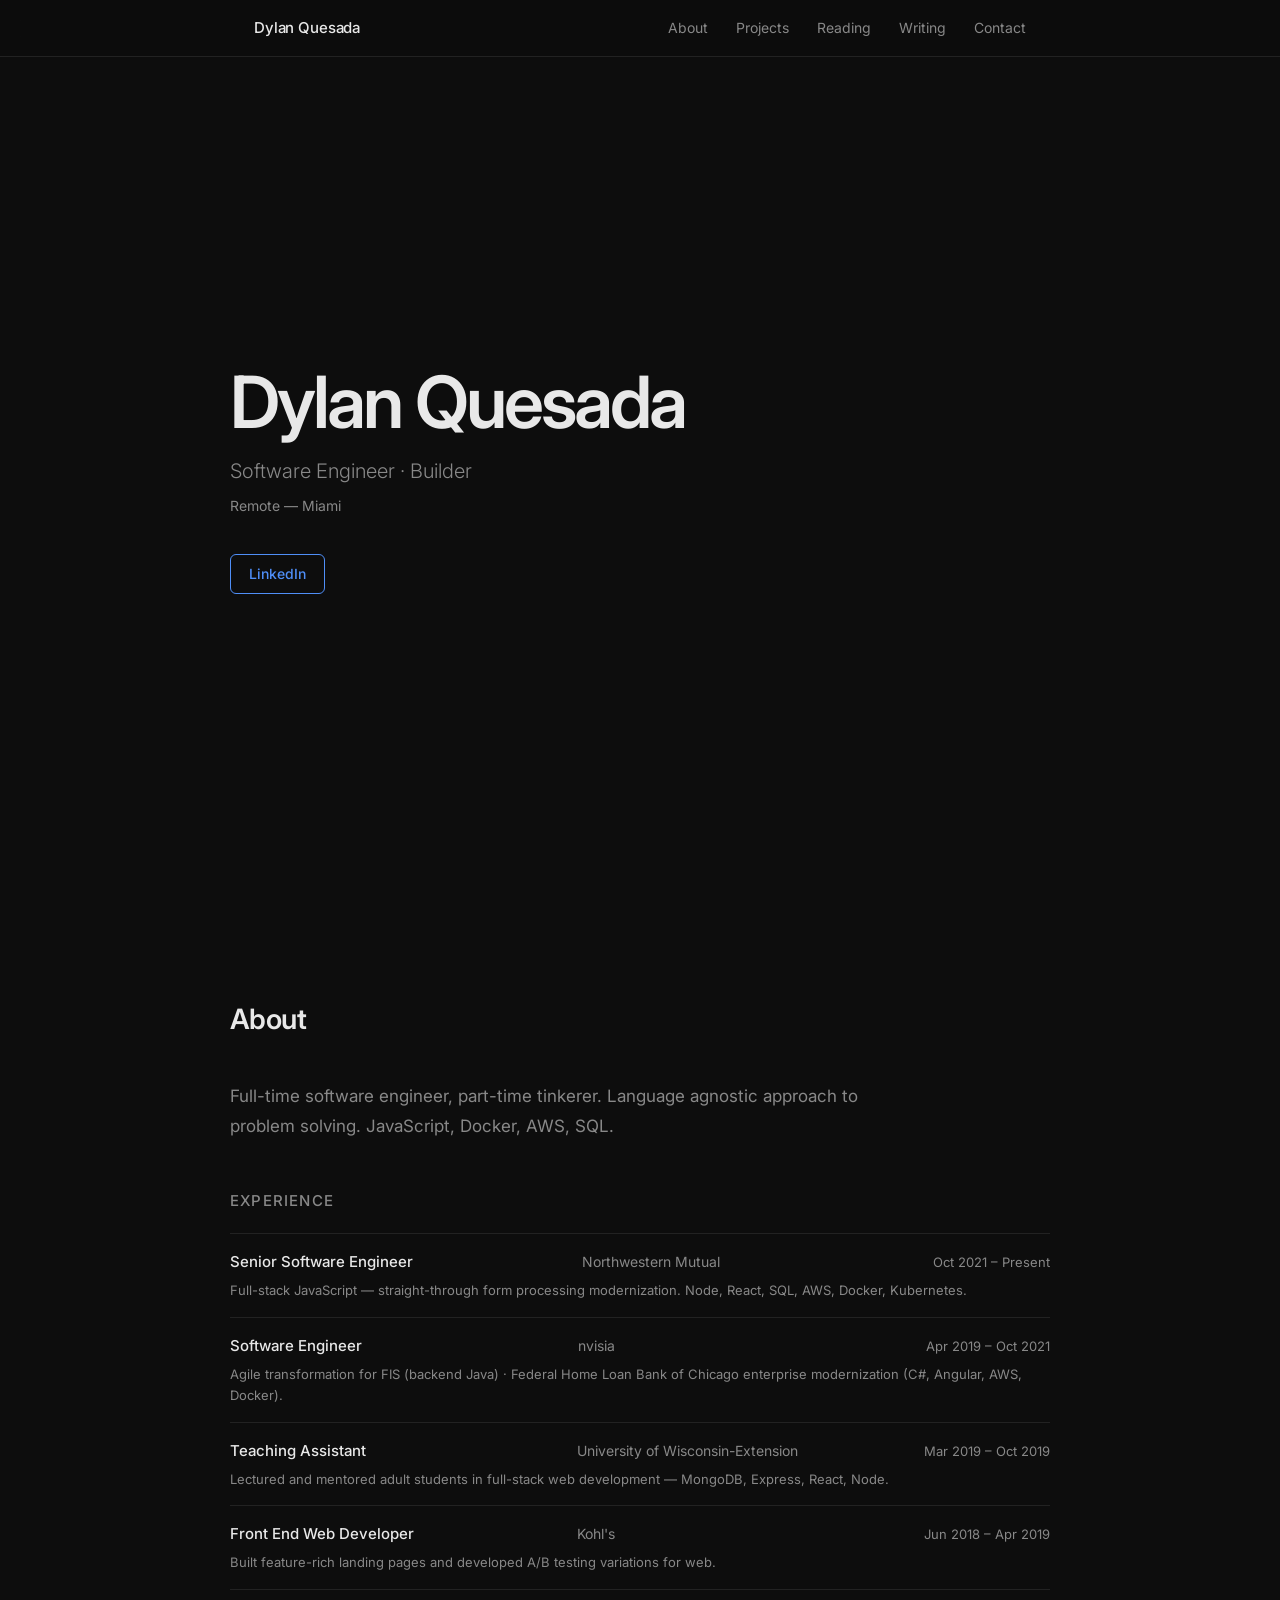
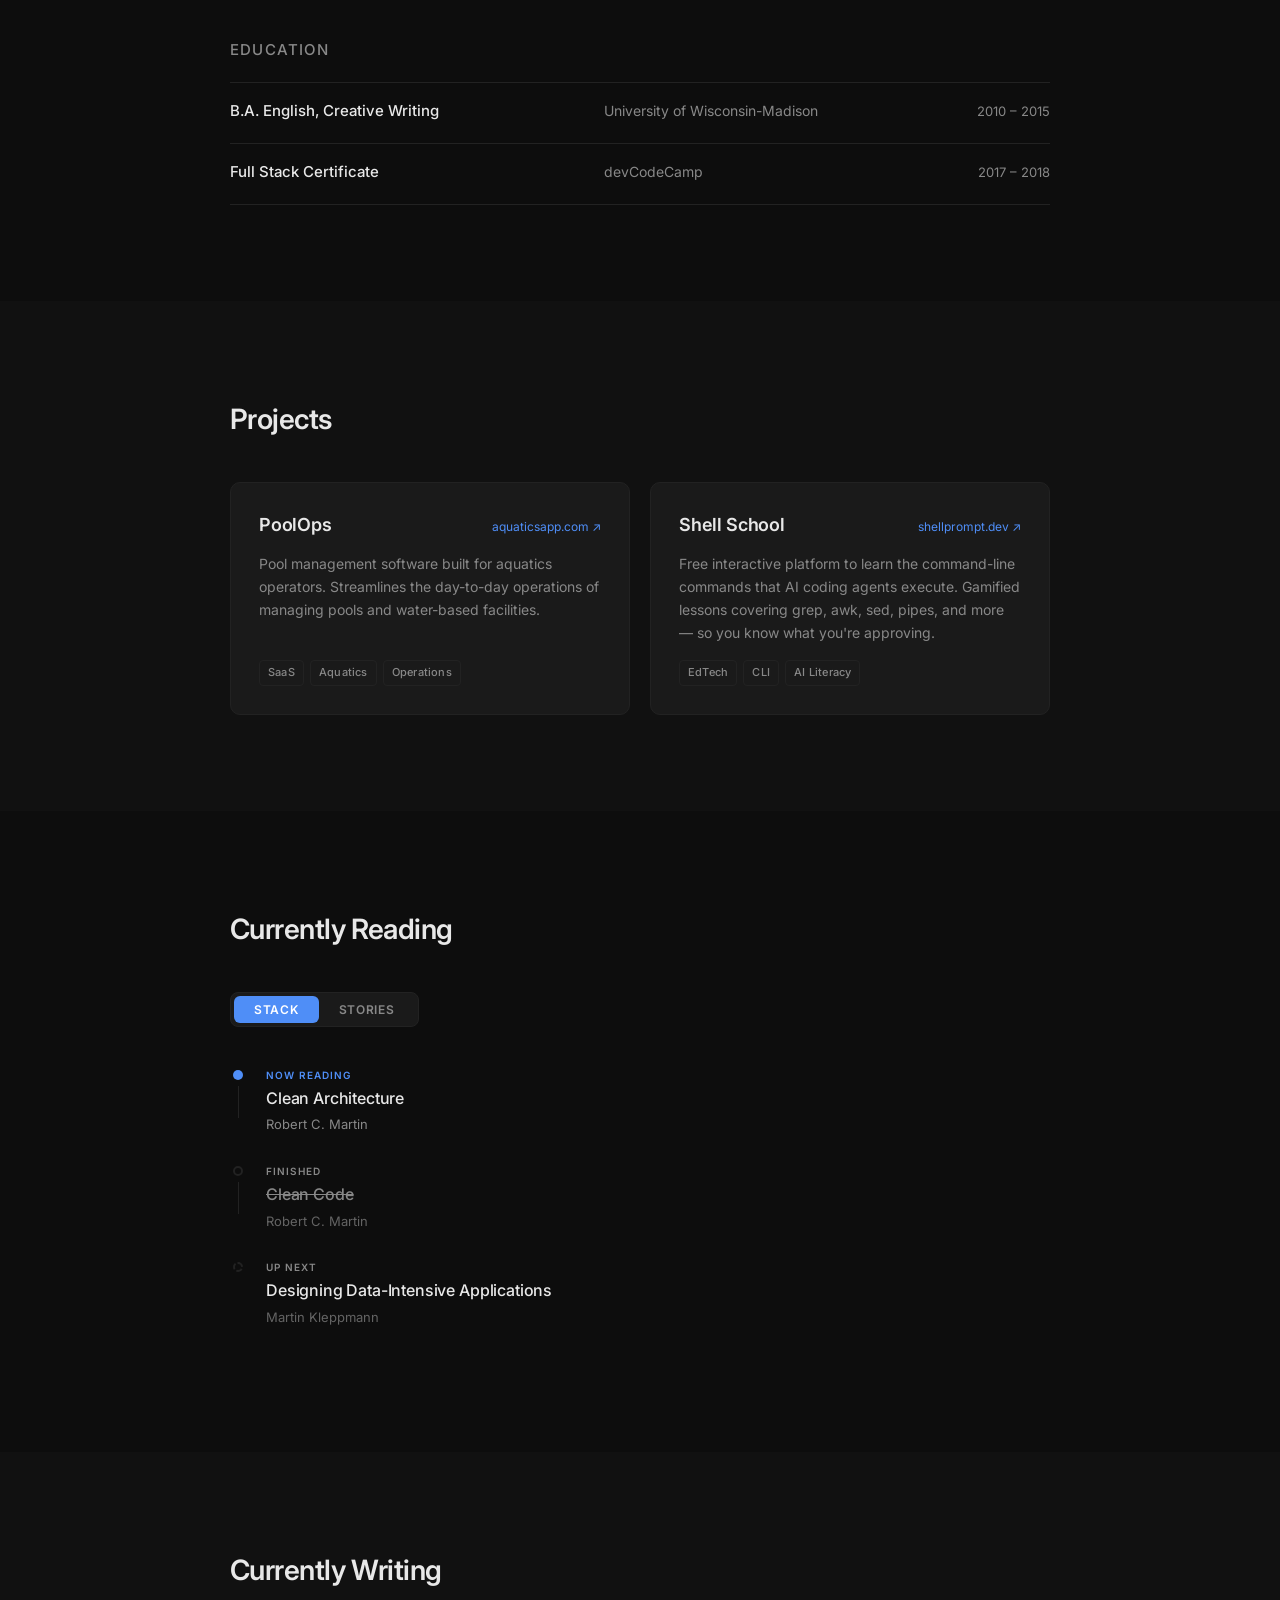
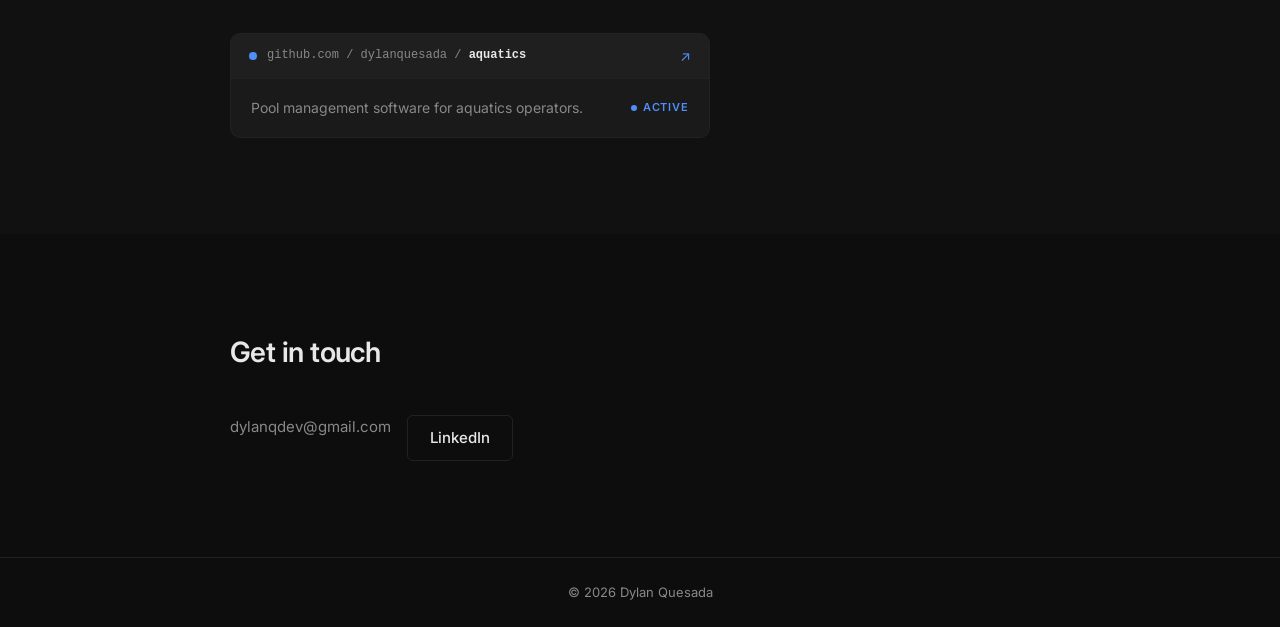
==== index.html @ 4c26e3b3 "feat: initial portfolio site commit" ====
<!DOCTYPE html>
<html lang="en">
<head>
  <meta charset="UTF-8" />
  <meta name="viewport" content="width=device-width, initial-scale=1.0" />
  <title>Dylan Quesada</title>
  <link rel="stylesheet" href="style.css" />
  <link rel="preconnect" href="https://fonts.googleapis.com" />
  <link rel="preconnect" href="https://fonts.gstatic.com" crossorigin />
  <link href="https://fonts.googleapis.com/css2?family=Inter:wght@300;400;500;600&display=swap" rel="stylesheet" />
</head>
<body>

  <header>
    <nav>
      <span class="nav-name">Dylan Quesada</span>
      <ul>
        <li><a href="#about">About</a></li>
        <li><a href="#projects">Projects</a></li>
        <li><a href="#reading">Reading</a></li>
        <li><a href="#writing">Writing</a></li>
        <li><a href="#contact">Contact</a></li>
      </ul>
    </nav>
  </header>

  <main>

    <!-- Hero -->
    <section class="hero">
      <div class="hero-content">
        <h1>Dylan Quesada</h1>
        <p class="hero-tagline">Software Engineer · Builder</p>
        <p class="hero-location">Remote — Miami</p>
        <div class="hero-links">
          <a href="https://linkedin.com/in/dylan-quesada" target="_blank" rel="noopener">LinkedIn</a>
        </div>
      </div>
    </section>

    <!-- About -->
    <section id="about" class="section">
      <div class="container">
        <h2>About</h2>
        <div class="about-body">
          <p>
            Full-time software engineer, part-time tinkerer. Language agnostic approach to problem solving. JavaScript, Docker, AWS, SQL.
          </p>

          <div class="experience">
            <h3>Experience</h3>

            <div class="exp-item">
              <span class="exp-role">Senior Software Engineer</span>
              <span class="exp-company">Northwestern Mutual</span>
              <span class="exp-date">Oct 2021 – Present</span>
              <span class="exp-detail">Full-stack JavaScript — straight-through form processing modernization. Node, React, SQL, AWS, Docker, Kubernetes.</span>
            </div>

            <div class="exp-item">
              <span class="exp-role">Software Engineer</span>
              <span class="exp-company">nvisia</span>
              <span class="exp-date">Apr 2019 – Oct 2021</span>
              <span class="exp-detail">Agile transformation for FIS (backend Java) · Federal Home Loan Bank of Chicago enterprise modernization (C#, Angular, AWS, Docker).</span>
            </div>

            <div class="exp-item">
              <span class="exp-role">Teaching Assistant</span>
              <span class="exp-company">University of Wisconsin-Extension</span>
              <span class="exp-date">Mar 2019 – Oct 2019</span>
              <span class="exp-detail">Lectured and mentored adult students in full-stack web development — MongoDB, Express, React, Node.</span>
            </div>

            <div class="exp-item">
              <span class="exp-role">Front End Web Developer</span>
              <span class="exp-company">Kohl's</span>
              <span class="exp-date">Jun 2018 – Apr 2019</span>
              <span class="exp-detail">Built feature-rich landing pages and developed A/B testing variations for web.</span>
            </div>

          </div>

          <div class="education">
            <h3>Education</h3>
            <div class="exp-item">
              <span class="exp-role">B.A. English, Creative Writing</span>
              <span class="exp-company">University of Wisconsin-Madison</span>
              <span class="exp-date">2010 – 2015</span>
            </div>
            <div class="exp-item">
              <span class="exp-role">Full Stack Certificate</span>
              <span class="exp-company">devCodeCamp</span>
              <span class="exp-date">2017 – 2018</span>
            </div>
          </div>

        </div>
      </div>
    </section>

    <!-- Projects -->
    <section id="projects" class="section section-alt">
      <div class="container">
        <h2>Projects</h2>
        <div class="projects-grid">

          <a class="project-card" href="https://aquaticsapp.com" target="_blank" rel="noopener">
            <div class="project-header">
              <h3>PoolOps</h3>
              <span class="project-url">aquaticsapp.com ↗</span>
            </div>
            <p>Pool management software built for aquatics operators. Streamlines the day-to-day operations of managing pools and water-based facilities.</p>
            <div class="project-tags">
              <span>SaaS</span>
              <span>Aquatics</span>
              <span>Operations</span>
            </div>
          </a>

          <a class="project-card" href="https://shellprompt.dev" target="_blank" rel="noopener">
            <div class="project-header">
              <h3>Shell School</h3>
              <span class="project-url">shellprompt.dev ↗</span>
            </div>
            <p>Free interactive platform to learn the command-line commands that AI coding agents execute. Gamified lessons covering grep, awk, sed, pipes, and more — so you know what you're approving.</p>
            <div class="project-tags">
              <span>EdTech</span>
              <span>CLI</span>
              <span>AI Literacy</span>
            </div>
          </a>

        </div>
      </div>
    </section>

    <!-- Reading -->
    <section id="reading" class="section">
      <div class="container">
        <h2>Currently Reading</h2>

        <div class="reading-toggle">
          <button class="toggle-btn active" data-shelf="tech">Stack</button>
          <button class="toggle-btn" data-shelf="leisure">Stories</button>
        </div>

        <div class="reading-shelf" id="shelf-tech">
          <div class="book-queue">
            <div class="book-row book-active">
              <div class="book-node">
                <span class="node-dot pulse"></span>
                <span class="node-line"></span>
              </div>
              <div class="book-info">
                <span class="book-label">now reading</span>
                <a href="http://cleancoder.com/products" target="_blank" rel="noopener" class="book-title">Clean Architecture</a>
                <span class="book-author">Robert C. Martin</span>
              </div>
            </div>
            <div class="book-row book-done">
              <div class="book-node">
                <span class="node-dot done"></span>
                <span class="node-line"></span>
              </div>
              <div class="book-info">
                <span class="book-label">finished</span>
                <a href="http://cleancoder.com/products" target="_blank" rel="noopener" class="book-title strikethrough">Clean Code</a>
                <span class="book-author">Robert C. Martin</span>
              </div>
            </div>
            <div class="book-row book-queued">
              <div class="book-node">
                <span class="node-dot queued"></span>
              </div>
              <div class="book-info">
                <span class="book-label">up next</span>
                <a href="https://dataintensive.net" target="_blank" rel="noopener" class="book-title">Designing Data-Intensive Applications</a>
                <span class="book-author">Martin Kleppmann</span>
              </div>
            </div>
          </div>
        </div>

        <div class="reading-shelf hidden" id="shelf-leisure">
          <div class="book-queue">
            <div class="book-row book-active">
              <div class="book-node">
                <span class="node-dot pulse"></span>
                <span class="node-line"></span>
              </div>
              <div class="book-info">
                <span class="book-label">now reading</span>
                <a href="https://www.ynharari.com/book/nexus/" target="_blank" rel="noopener" class="book-title">Nexus</a>
                <span class="book-author">Yuval Noah Harari</span>
              </div>
            </div>
            <div class="book-row book-queued">
              <div class="book-node">
                <span class="node-dot queued"></span>
              </div>
              <div class="book-info">
                <span class="book-label">up next</span>
                <a href="https://www.davidgrann.com/book/killers-of-the-flower-moon/" target="_blank" rel="noopener" class="book-title">Killers of the Flower Moon</a>
                <span class="book-author">David Grann</span>
              </div>
            </div>
          </div>
        </div>

      </div>
    </section>

    <!-- Writing -->
    <section id="writing" class="section section-alt">
      <div class="container">
        <h2>Currently Writing</h2>
        <a class="writing-card" href="https://github.com/dylanquesada/aquatics" target="_blank" rel="noopener">
          <div class="writing-card-header">
            <span class="writing-dot"></span>
            <span class="writing-path">github.com / dylanquesada / <strong>aquatics</strong></span>
            <span class="writing-arrow">↗</span>
          </div>
          <div class="writing-card-body">
            <p>Pool management software for aquatics operators.</p>
            <div class="writing-status">
              <span class="status-dot"></span>
              <span>active</span>
            </div>
          </div>
        </a>
      </div>
    </section>

    <!-- Contact -->
    <section id="contact" class="section">
      <div class="container">
        <h2>Get in touch</h2>
        <div class="contact-links">
          <span class="contact-email">dylanqdev@gmail.com</span>
          <a href="https://linkedin.com/in/dylan-quesada" target="_blank" rel="noopener">LinkedIn</a>
        </div>
      </div>
    </section>

  </main>

  <footer>
    <p>© 2026 Dylan Quesada</p>
  </footer>

  <script src="main.js"></script>
</body>
</html>
---- style.css ----
*, *::before, *::after {
  box-sizing: border-box;
  margin: 0;
  padding: 0;
}

:root {
  --bg: #0d0d0d;
  --bg-alt: #111111;
  --surface: #1a1a1a;
  --border: #222222;
  --text: #e8e8e8;
  --text-muted: #888888;
  --accent: #4f8ef7;
  --accent-hover: #6fa3ff;
  --font: 'Inter', -apple-system, BlinkMacSystemFont, sans-serif;
  --max-w: 820px;
}

html {
  scroll-behavior: smooth;
}

body {
  background: var(--bg);
  color: var(--text);
  font-family: var(--font);
  font-size: 16px;
  line-height: 1.6;
  -webkit-font-smoothing: antialiased;
}

/* Nav */
header {
  position: sticky;
  top: 0;
  z-index: 100;
  background: rgba(13, 13, 13, 0.85);
  backdrop-filter: blur(12px);
  border-bottom: 1px solid var(--border);
}

nav {
  max-width: var(--max-w);
  margin: 0 auto;
  padding: 0 24px;
  height: 56px;
  display: flex;
  align-items: center;
  justify-content: space-between;
}

.nav-name {
  font-weight: 500;
  font-size: 15px;
  color: var(--text);
  letter-spacing: -0.01em;
}

nav ul {
  list-style: none;
  display: flex;
  gap: 28px;
}

nav a {
  color: var(--text-muted);
  text-decoration: none;
  font-size: 14px;
  transition: color 0.15s;
}

nav a:hover {
  color: var(--text);
}

/* Hero */
.hero {
  min-height: calc(100vh - 56px);
  display: flex;
  align-items: center;
  padding: 80px 24px;
}

.hero-content {
  max-width: var(--max-w);
  margin: 0 auto;
  width: 100%;
}

.hero h1 {
  font-size: clamp(42px, 8vw, 72px);
  font-weight: 600;
  letter-spacing: -0.04em;
  line-height: 1.05;
  color: var(--text);
  margin-bottom: 16px;
}

.hero-tagline {
  font-size: 20px;
  color: var(--text-muted);
  font-weight: 300;
  margin-bottom: 8px;
  min-height: 1.6em;
}

.hero-location {
  font-size: 14px;
  color: var(--text-muted);
  margin-bottom: 36px;
  min-height: 1.6em;
}

.hero-links {
  display: flex;
  gap: 16px;
}

.hero-links a {
  color: var(--accent);
  text-decoration: none;
  font-size: 14px;
  font-weight: 500;
  border: 1px solid var(--accent);
  padding: 8px 18px;
  border-radius: 6px;
  transition: background 0.15s, color 0.15s;
}

.hero-links a:hover {
  background: var(--accent);
  color: #fff;
}

/* Sections */
.section {
  padding: 96px 24px;
}

.section-alt {
  background: var(--bg-alt);
}

.container {
  max-width: var(--max-w);
  margin: 0 auto;
}

h2 {
  font-size: 28px;
  font-weight: 600;
  letter-spacing: -0.02em;
  margin-bottom: 40px;
  color: var(--text);
}

/* About */
.about-body p {
  color: var(--text-muted);
  font-size: 17px;
  line-height: 1.75;
  max-width: 640px;
  margin-bottom: 48px;
}

.experience h3 {
  font-size: 15px;
  font-weight: 500;
  color: var(--text-muted);
  text-transform: uppercase;
  letter-spacing: 0.08em;
  margin-bottom: 20px;
}

.exp-item {
  display: grid;
  grid-template-columns: 1fr 1fr auto;
  grid-template-areas:
    "role company date"
    "detail detail detail";
  gap: 4px 16px;
  padding: 16px 0;
  border-top: 1px solid var(--border);
  align-items: baseline;
}

.exp-item:last-child {
  border-bottom: 1px solid var(--border);
}

.exp-role {
  grid-area: role;
  font-weight: 500;
  font-size: 15px;
  color: var(--text);
}

.exp-company {
  grid-area: company;
  font-size: 14px;
  color: var(--text-muted);
}

.exp-date {
  grid-area: date;
  font-size: 13px;
  color: var(--text-muted);
  text-align: right;
  white-space: nowrap;
}

.exp-detail {
  grid-area: detail;
  font-size: 13px;
  color: var(--text-muted);
  line-height: 1.6;
  margin-top: 2px;
}

.education {
  margin-top: 48px;
}

.education h3 {
  font-size: 15px;
  font-weight: 500;
  color: var(--text-muted);
  text-transform: uppercase;
  letter-spacing: 0.08em;
  margin-bottom: 20px;
}

/* Projects */
.projects-grid {
  display: grid;
  grid-template-columns: repeat(auto-fit, minmax(320px, 1fr));
  gap: 20px;
}

.project-card {
  background: var(--surface);
  border: 1px solid var(--border);
  border-radius: 10px;
  padding: 28px;
  text-decoration: none;
  color: var(--text);
  display: flex;
  flex-direction: column;
  gap: 12px;
  transition: border-color 0.15s, transform 0.15s;
}

.project-card:hover {
  border-color: var(--accent);
  transform: translateY(-2px);
}

.project-header {
  display: flex;
  align-items: baseline;
  justify-content: space-between;
  gap: 12px;
}

.project-header h3 {
  font-size: 18px;
  font-weight: 600;
  letter-spacing: -0.01em;
}

.project-url {
  font-size: 12px;
  color: var(--accent);
  white-space: nowrap;
}

.project-card p {
  font-size: 14px;
  color: var(--text-muted);
  line-height: 1.65;
  flex: 1;
}

.project-tags {
  display: flex;
  flex-wrap: wrap;
  gap: 6px;
  margin-top: 4px;
}

.project-tags span {
  font-size: 11px;
  font-weight: 500;
  color: var(--text-muted);
  border: 1px solid var(--border);
  border-radius: 4px;
  padding: 3px 8px;
  letter-spacing: 0.02em;
}

/* Reading */
.reading-toggle {
  display: flex;
  background: var(--surface);
  border: 1px solid var(--border);
  border-radius: 8px;
  padding: 3px;
  width: fit-content;
  margin-bottom: 40px;
}

.toggle-btn {
  background: none;
  border: none;
  color: var(--text-muted);
  font-family: var(--font);
  font-size: 12px;
  font-weight: 600;
  padding: 6px 20px;
  border-radius: 6px;
  cursor: pointer;
  transition: background 0.2s, color 0.2s;
  letter-spacing: 0.06em;
  text-transform: uppercase;
}

.toggle-btn.active {
  background: var(--accent);
  color: #fff;
}

.reading-shelf.hidden {
  display: none;
}

.book-queue {
  display: flex;
  flex-direction: column;
}

.book-row {
  display: flex;
  gap: 20px;
  align-items: flex-start;
}

.book-node {
  display: flex;
  flex-direction: column;
  align-items: center;
  padding-top: 3px;
  width: 16px;
  flex-shrink: 0;
}

.node-dot {
  width: 10px;
  height: 10px;
  border-radius: 50%;
  flex-shrink: 0;
}

.node-dot.pulse {
  background: var(--accent);
  animation: pulse-ring 2s ease-out infinite;
}

.node-dot.done {
  background: transparent;
  border: 2px solid var(--border);
}

.node-dot.queued {
  background: transparent;
  border: 2px dashed var(--border);
}

.node-line {
  width: 1px;
  flex: 1;
  min-height: 32px;
  background: var(--border);
  margin-top: 6px;
}

.book-info {
  display: flex;
  flex-direction: column;
  gap: 3px;
  padding-bottom: 28px;
}

.book-label {
  font-size: 10px;
  font-weight: 600;
  text-transform: uppercase;
  letter-spacing: 0.1em;
  color: var(--text-muted);
}

.book-row.book-active .book-label {
  color: var(--accent);
}

.book-title {
  font-size: 16px;
  font-weight: 500;
  color: var(--text);
  text-decoration: none;
  letter-spacing: -0.01em;
  transition: color 0.15s;
}

.book-title:hover {
  color: var(--accent);
}

.book-title.strikethrough {
  text-decoration: line-through;
  color: var(--text-muted);
}

.book-title.strikethrough:hover {
  color: var(--text-muted);
}

.book-author {
  font-size: 13px;
  color: var(--text-muted);
  opacity: 0.7;
}

.book-row.book-active .book-author {
  opacity: 1;
}

@keyframes pulse-ring {
  0%   { box-shadow: 0 0 0 0 rgba(79, 142, 247, 0.5); }
  70%  { box-shadow: 0 0 0 8px rgba(79, 142, 247, 0); }
  100% { box-shadow: 0 0 0 0 rgba(79, 142, 247, 0); }
}

/* Writing Card */
.writing-card {
  display: block;
  text-decoration: none;
  background: var(--surface);
  border: 1px solid var(--border);
  border-radius: 10px;
  overflow: hidden;
  max-width: 480px;
  transition: border-color 0.2s, transform 0.2s;
}

.writing-card:hover {
  border-color: var(--accent);
  transform: translateY(-2px);
}

.writing-card-header {
  display: flex;
  align-items: center;
  gap: 10px;
  padding: 11px 18px;
  background: rgba(255, 255, 255, 0.025);
  border-bottom: 1px solid var(--border);
  font-family: 'SF Mono', 'Fira Code', 'Cascadia Code', monospace;
  font-size: 12px;
  color: var(--text-muted);
}

.writing-dot {
  width: 8px;
  height: 8px;
  border-radius: 50%;
  background: var(--accent);
  flex-shrink: 0;
  animation: pulse-ring 2s ease-out infinite;
}

.writing-path {
  flex: 1;
  overflow: hidden;
  text-overflow: ellipsis;
  white-space: nowrap;
}

.writing-path strong {
  color: var(--text);
  font-weight: 600;
}

.writing-arrow {
  color: var(--accent);
  font-size: 14px;
  font-family: var(--font);
}

.writing-card-body {
  padding: 18px 20px;
  display: flex;
  align-items: center;
  justify-content: space-between;
  gap: 16px;
}

.writing-card-body p {
  font-size: 14px;
  color: var(--text-muted);
  line-height: 1.6;
  margin: 0;
}

.writing-status {
  display: flex;
  align-items: center;
  gap: 6px;
  font-size: 11px;
  font-weight: 600;
  text-transform: uppercase;
  letter-spacing: 0.08em;
  color: var(--accent);
  white-space: nowrap;
  flex-shrink: 0;
}

.status-dot {
  width: 6px;
  height: 6px;
  border-radius: 50%;
  background: var(--accent);
  animation: pulse-ring 2s ease-out infinite;
}

/* Contact */
.contact-sub {
  color: var(--text-muted);
  font-size: 17px;
  margin-bottom: 32px;
  min-height: 1.6em;
}

.contact-links {
  display: flex;
  gap: 16px;
  flex-wrap: wrap;
}

.contact-email {
  font-size: 15px;
  color: var(--text-muted);
  font-weight: 400;
}

.contact-links a {
  color: var(--text);
  text-decoration: none;
  font-size: 15px;
  font-weight: 500;
  padding: 10px 22px;
  border: 1px solid var(--border);
  border-radius: 6px;
  transition: border-color 0.15s, color 0.15s;
}

.contact-links a:hover {
  border-color: var(--accent);
  color: var(--accent);
}

/* Footer */
footer {
  border-top: 1px solid var(--border);
  padding: 24px;
  text-align: center;
}

footer p {
  font-size: 13px;
  color: var(--text-muted);
}

/* Responsive */
@media (max-width: 600px) {
  .exp-item {
    grid-template-columns: 1fr;
  }
  .exp-date {
    text-align: left;
  }
  nav ul {
    gap: 16px;
  }
}

/* Fade-in on scroll */
.fade-in {
  opacity: 0;
  transform: translateY(18px);
  transition: opacity 0.5s ease, transform 0.5s ease;
}

.fade-in.visible {
  opacity: 1;
  transform: translateY(0);
}
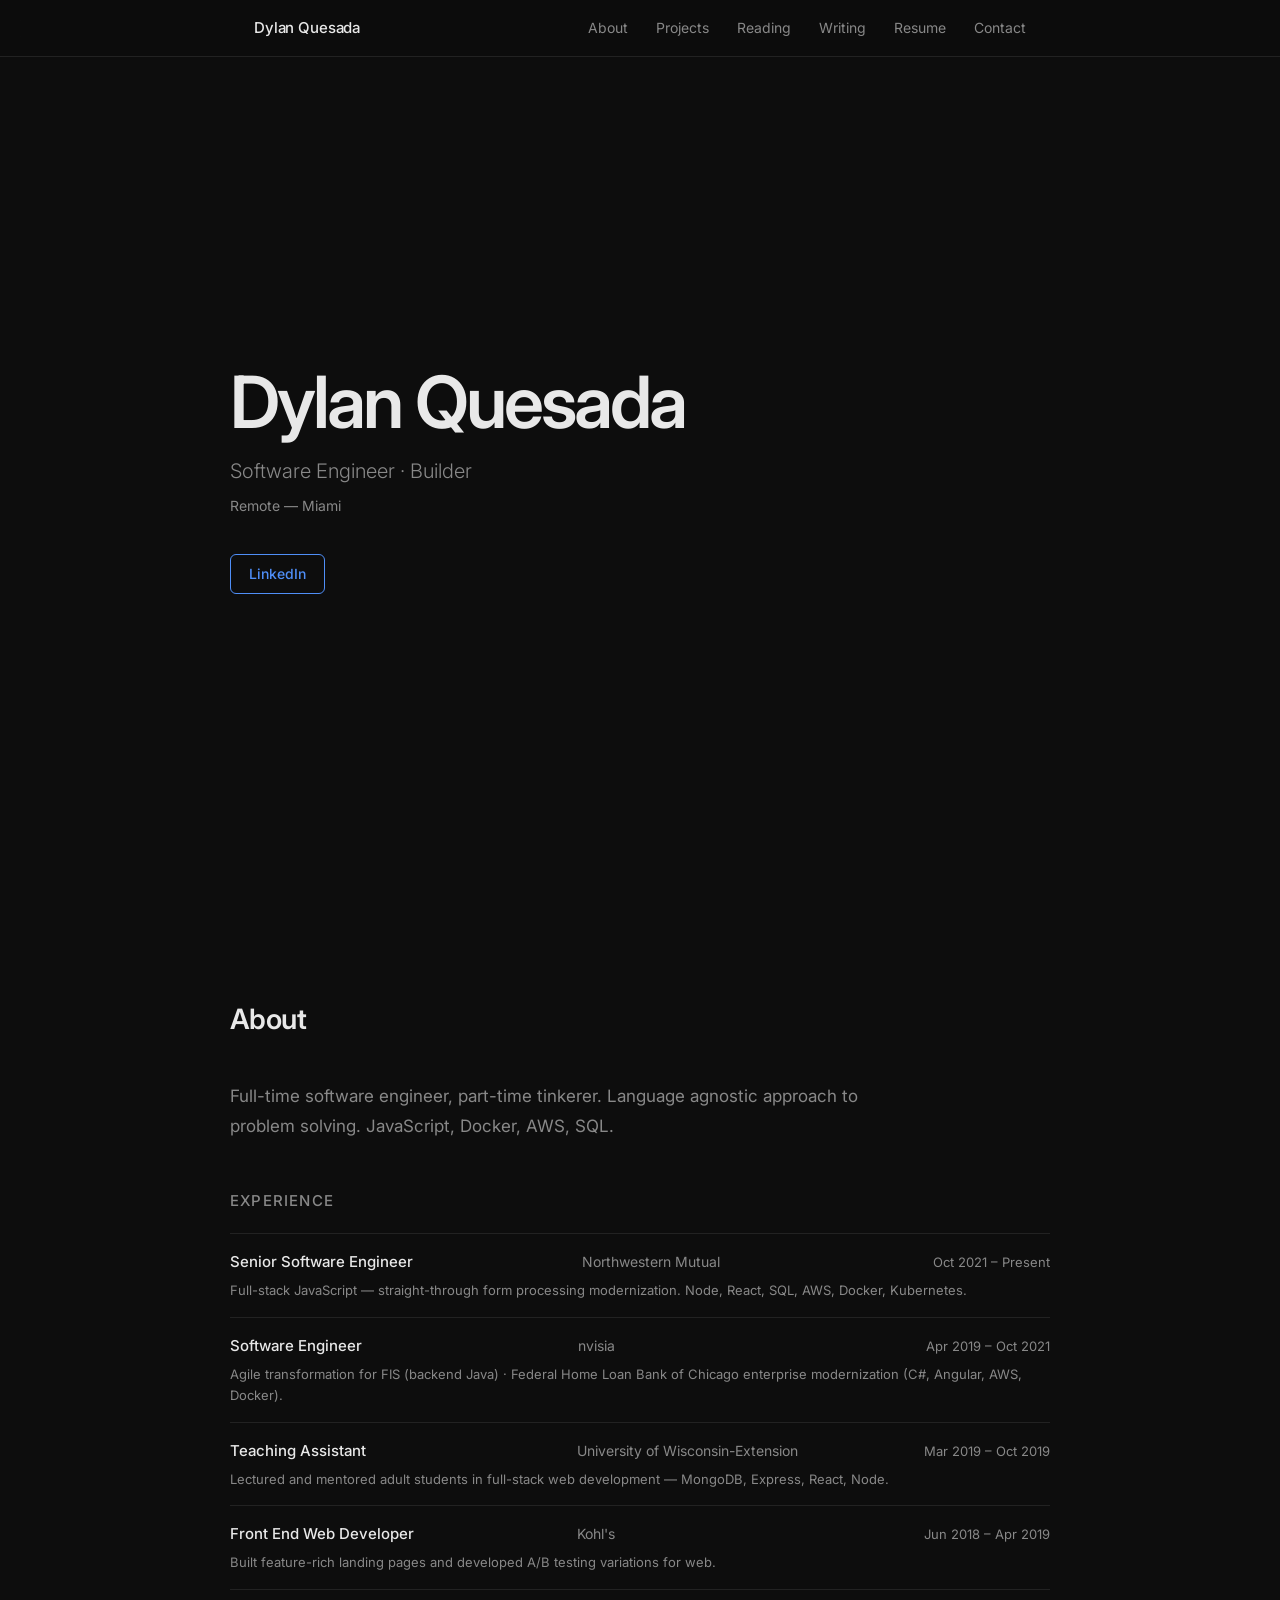
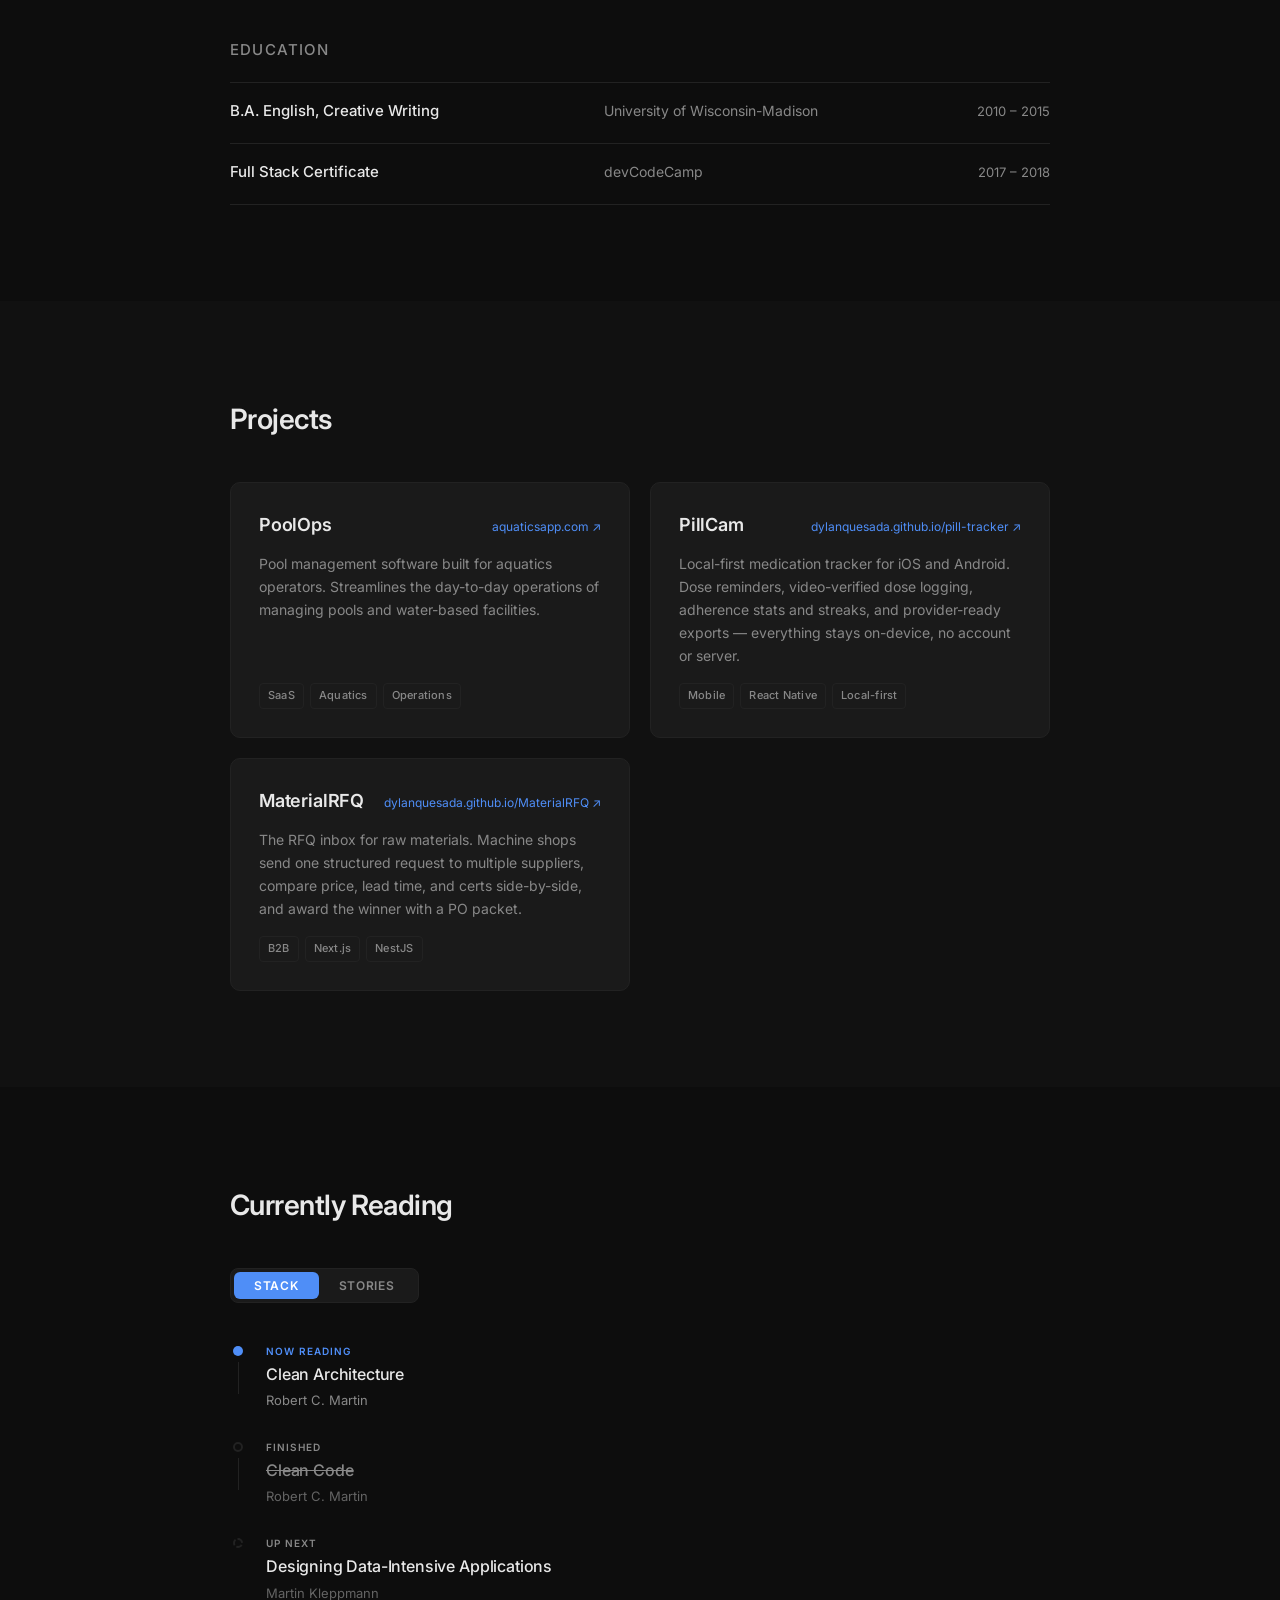
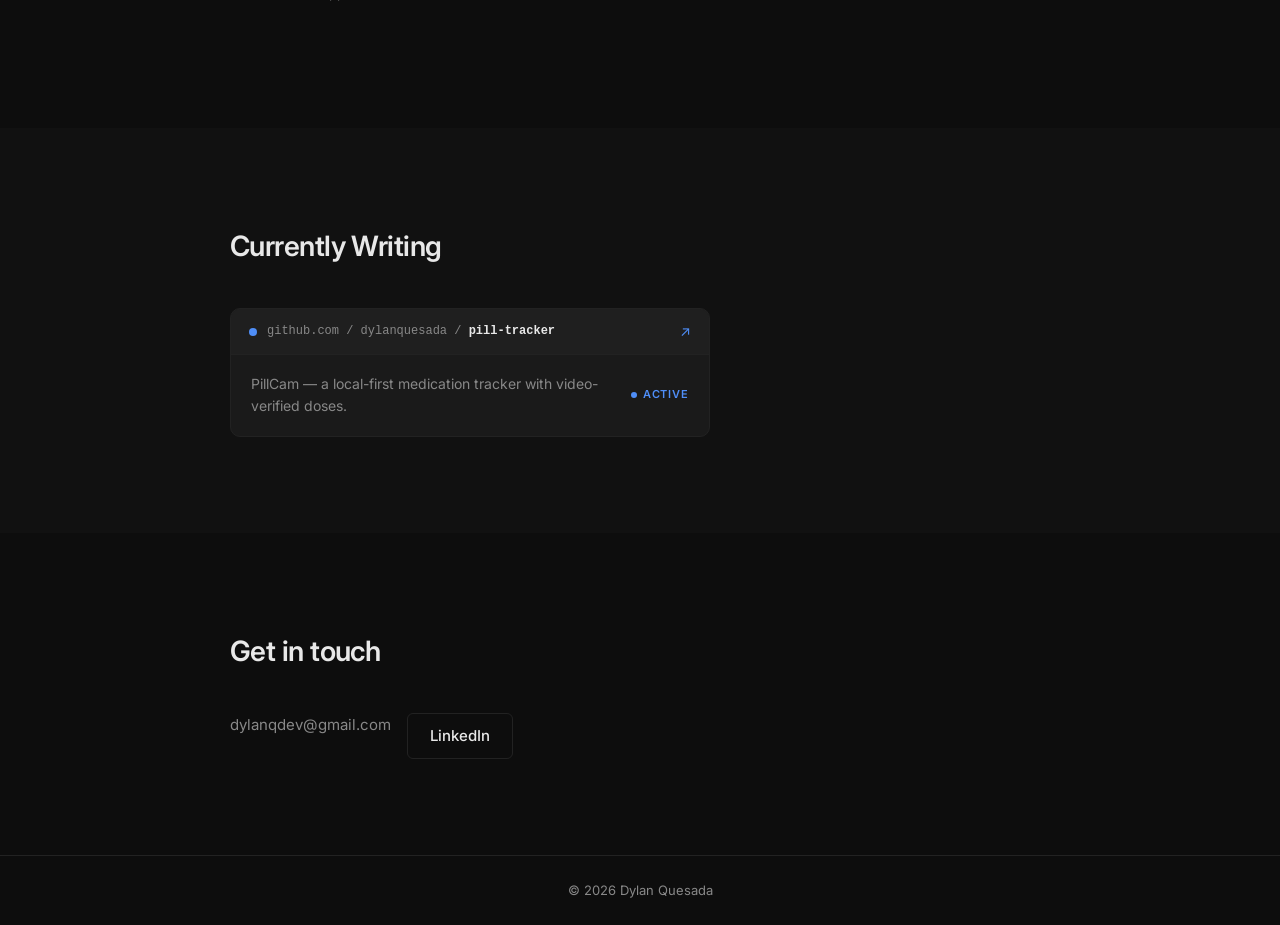
==== commit 23b96a26: "feat: add resume tab with JSON-driven markdown, update projects and reading - New Resume page render" ====
--- a/index.html
+++ b/index.html
@@ -19,6 +19,7 @@
         <li><a href="#projects">Projects</a></li>
         <li><a href="#reading">Reading</a></li>
         <li><a href="#writing">Writing</a></li>
+        <li><a href="resume.html">Resume</a></li>
         <li><a href="#contact">Contact</a></li>
       </ul>
     </nav>
@@ -117,16 +118,29 @@
             </div>
           </a>
 
-          <a class="project-card" href="https://shellprompt.dev" target="_blank" rel="noopener">
+          <a class="project-card" href="https://dylanquesada.github.io/pill-tracker/tech.html" target="_blank" rel="noopener">
             <div class="project-header">
-              <h3>Shell School</h3>
-              <span class="project-url">shellprompt.dev ↗</span>
-            </div>
-            <p>Free interactive platform to learn the command-line commands that AI coding agents execute. Gamified lessons covering grep, awk, sed, pipes, and more — so you know what you're approving.</p>
+              <h3>PillCam</h3>
+              <span class="project-url">dylanquesada.github.io/pill-tracker ↗</span>
+            </div>
+            <p>Local-first medication tracker for iOS and Android. Dose reminders, video-verified dose logging, adherence stats and streaks, and provider-ready exports — everything stays on-device, no account or server.</p>
             <div class="project-tags">
-              <span>EdTech</span>
-              <span>CLI</span>
-              <span>AI Literacy</span>
+              <span>Mobile</span>
+              <span>React Native</span>
+              <span>Local-first</span>
+            </div>
+          </a>
+
+          <a class="project-card" href="https://dylanquesada.github.io/MaterialRFQ/" target="_blank" rel="noopener">
+            <div class="project-header">
+              <h3>MaterialRFQ</h3>
+              <span class="project-url">dylanquesada.github.io/MaterialRFQ ↗</span>
+            </div>
+            <p>The RFQ inbox for raw materials. Machine shops send one structured request to multiple suppliers, compare price, lead time, and certs side-by-side, and award the winner with a PO packet.</p>
+            <div class="project-tags">
+              <span>B2B</span>
+              <span>Next.js</span>
+              <span>NestJS</span>
             </div>
           </a>
 
@@ -194,6 +208,17 @@
                 <span class="book-author">Yuval Noah Harari</span>
               </div>
             </div>
+            <div class="book-row book-active">
+              <div class="book-node">
+                <span class="node-dot pulse"></span>
+                <span class="node-line"></span>
+              </div>
+              <div class="book-info">
+                <span class="book-label">now reading</span>
+                <a href="https://en.wikipedia.org/wiki/Pedro_P%C3%A1ramo" target="_blank" rel="noopener" class="book-title">Pedro Páramo</a>
+                <span class="book-author">Juan Rulfo</span>
+              </div>
+            </div>
             <div class="book-row book-queued">
               <div class="book-node">
                 <span class="node-dot queued"></span>
@@ -214,14 +239,14 @@
     <section id="writing" class="section section-alt">
       <div class="container">
         <h2>Currently Writing</h2>
-        <a class="writing-card" href="https://github.com/dylanquesada/aquatics" target="_blank" rel="noopener">
+        <a class="writing-card" href="https://github.com/dylanquesada/pill-tracker" target="_blank" rel="noopener">
           <div class="writing-card-header">
             <span class="writing-dot"></span>
-            <span class="writing-path">github.com / dylanquesada / <strong>aquatics</strong></span>
+            <span class="writing-path">github.com / dylanquesada / <strong>pill-tracker</strong></span>
             <span class="writing-arrow">↗</span>
           </div>
           <div class="writing-card-body">
-            <p>Pool management software for aquatics operators.</p>
+            <p>PillCam — a local-first medication tracker with video-verified doses.</p>
             <div class="writing-status">
               <span class="status-dot"></span>
               <span>active</span>
--- a/style.css
+++ b/style.css
@@ -594,6 +594,129 @@
   }
 }
 
+/* Resume */
+.nav-home {
+  color: var(--text);
+  text-decoration: none;
+}
+
+nav a.nav-active {
+  color: var(--text);
+}
+
+.resume-header {
+  display: flex;
+  align-items: baseline;
+  justify-content: space-between;
+  gap: 16px;
+  flex-wrap: wrap;
+}
+
+.resume-download {
+  background: none;
+  border: 1px solid var(--accent);
+  color: var(--accent);
+  font-family: var(--font);
+  font-size: 14px;
+  font-weight: 500;
+  padding: 8px 18px;
+  border-radius: 6px;
+  cursor: pointer;
+  transition: background 0.15s, color 0.15s;
+}
+
+.resume-download:hover {
+  background: var(--accent);
+  color: #fff;
+}
+
+.resume-body {
+  background: var(--surface);
+  border: 1px solid var(--border);
+  border-radius: 10px;
+  padding: 40px 44px;
+}
+
+.resume-body h2.resume-name {
+  font-size: 26px;
+  margin-bottom: 8px;
+}
+
+.resume-body h3 {
+  font-size: 15px;
+  font-weight: 500;
+  color: var(--text-muted);
+  text-transform: uppercase;
+  letter-spacing: 0.08em;
+  margin: 36px 0 14px;
+  padding-bottom: 8px;
+  border-bottom: 1px solid var(--border);
+}
+
+.resume-body h4 {
+  font-size: 16px;
+  font-weight: 600;
+  color: var(--text);
+  margin: 22px 0 2px;
+  letter-spacing: -0.01em;
+}
+
+.resume-body p {
+  font-size: 14px;
+  color: var(--text-muted);
+  line-height: 1.7;
+  margin: 4px 0;
+}
+
+.resume-body p strong {
+  color: var(--text);
+}
+
+.resume-body ul {
+  list-style: none;
+  margin: 8px 0;
+}
+
+.resume-body li {
+  font-size: 14px;
+  color: var(--text-muted);
+  line-height: 1.65;
+  padding-left: 18px;
+  position: relative;
+  margin-bottom: 6px;
+}
+
+.resume-body li::before {
+  content: '–';
+  position: absolute;
+  left: 0;
+  color: var(--accent);
+}
+
+.resume-body li strong {
+  color: var(--text);
+}
+
+.resume-body a {
+  color: var(--accent);
+  text-decoration: none;
+}
+
+.resume-body a:hover {
+  color: var(--accent-hover);
+}
+
+.resume-loading,
+.resume-error {
+  color: var(--text-muted);
+}
+
+@media (max-width: 600px) {
+  .resume-body {
+    padding: 28px 20px;
+  }
+}
+
 /* Fade-in on scroll */
 .fade-in {
   opacity: 0;
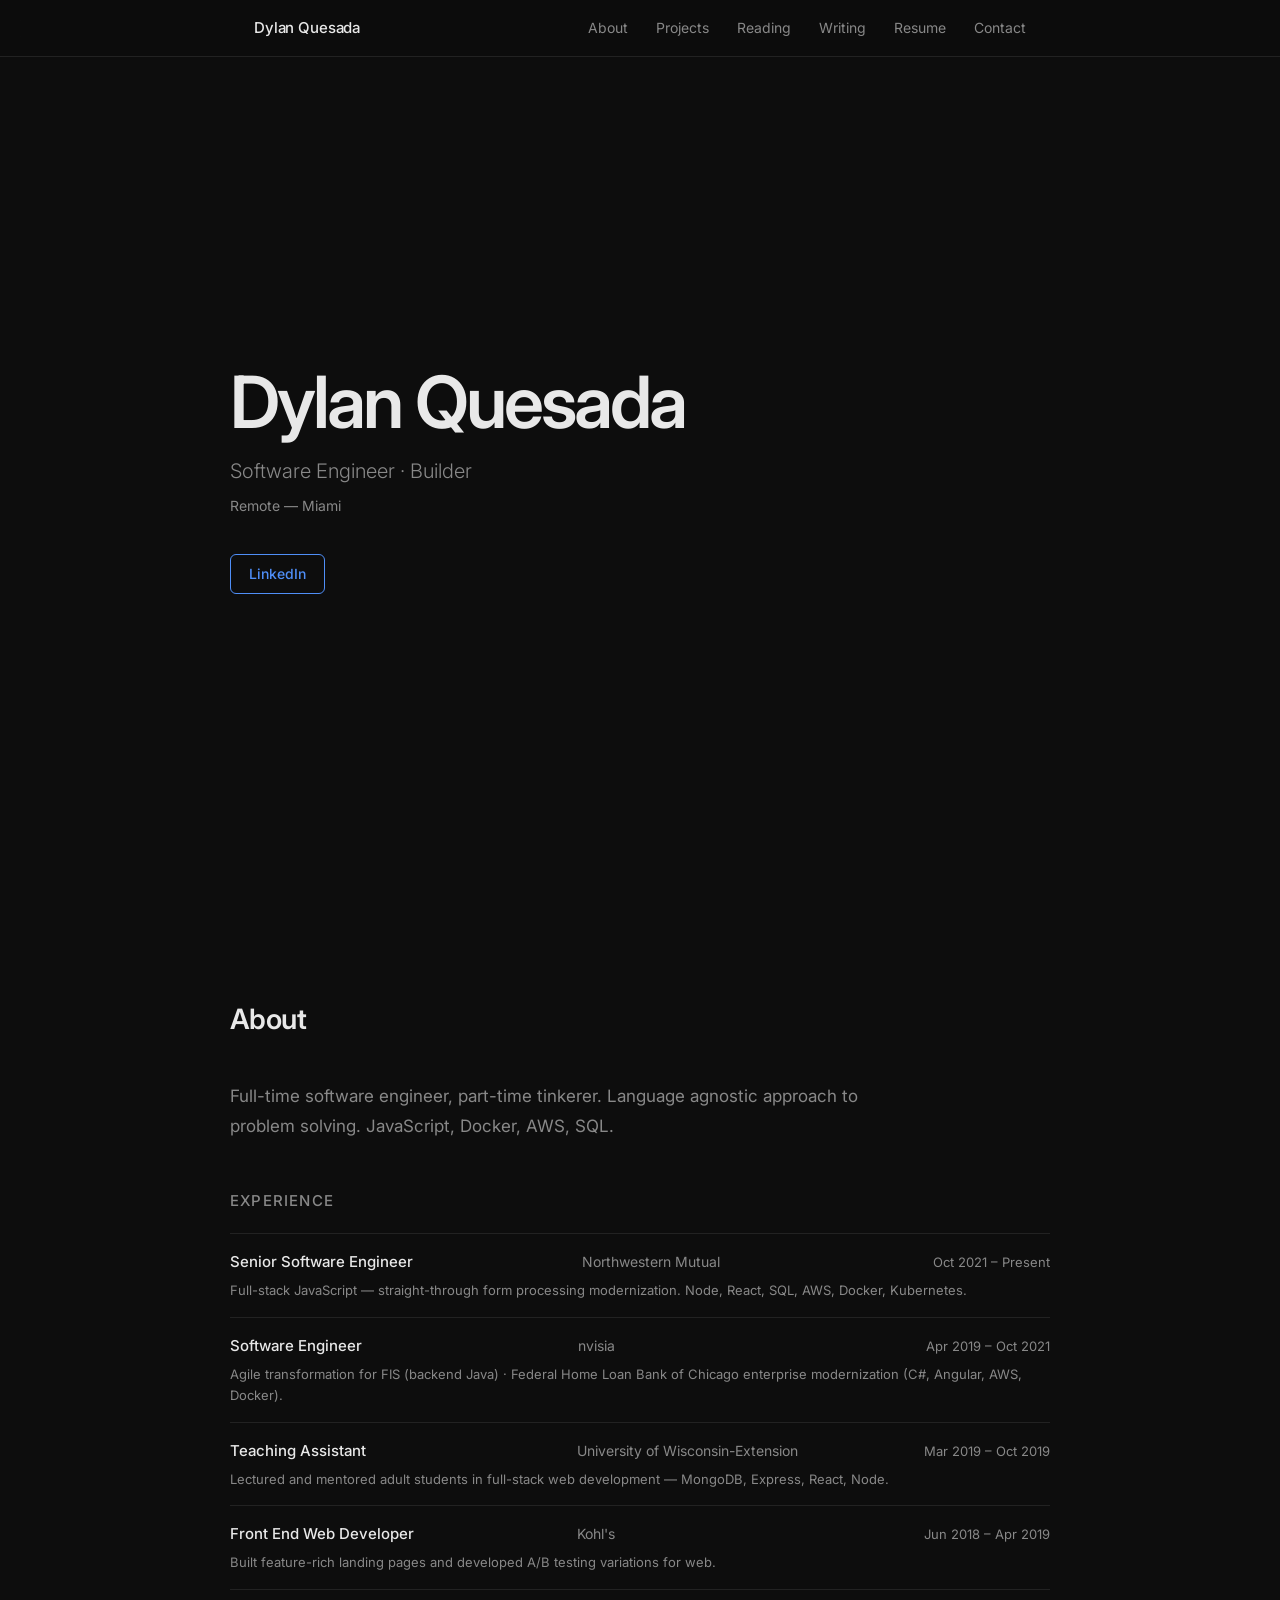
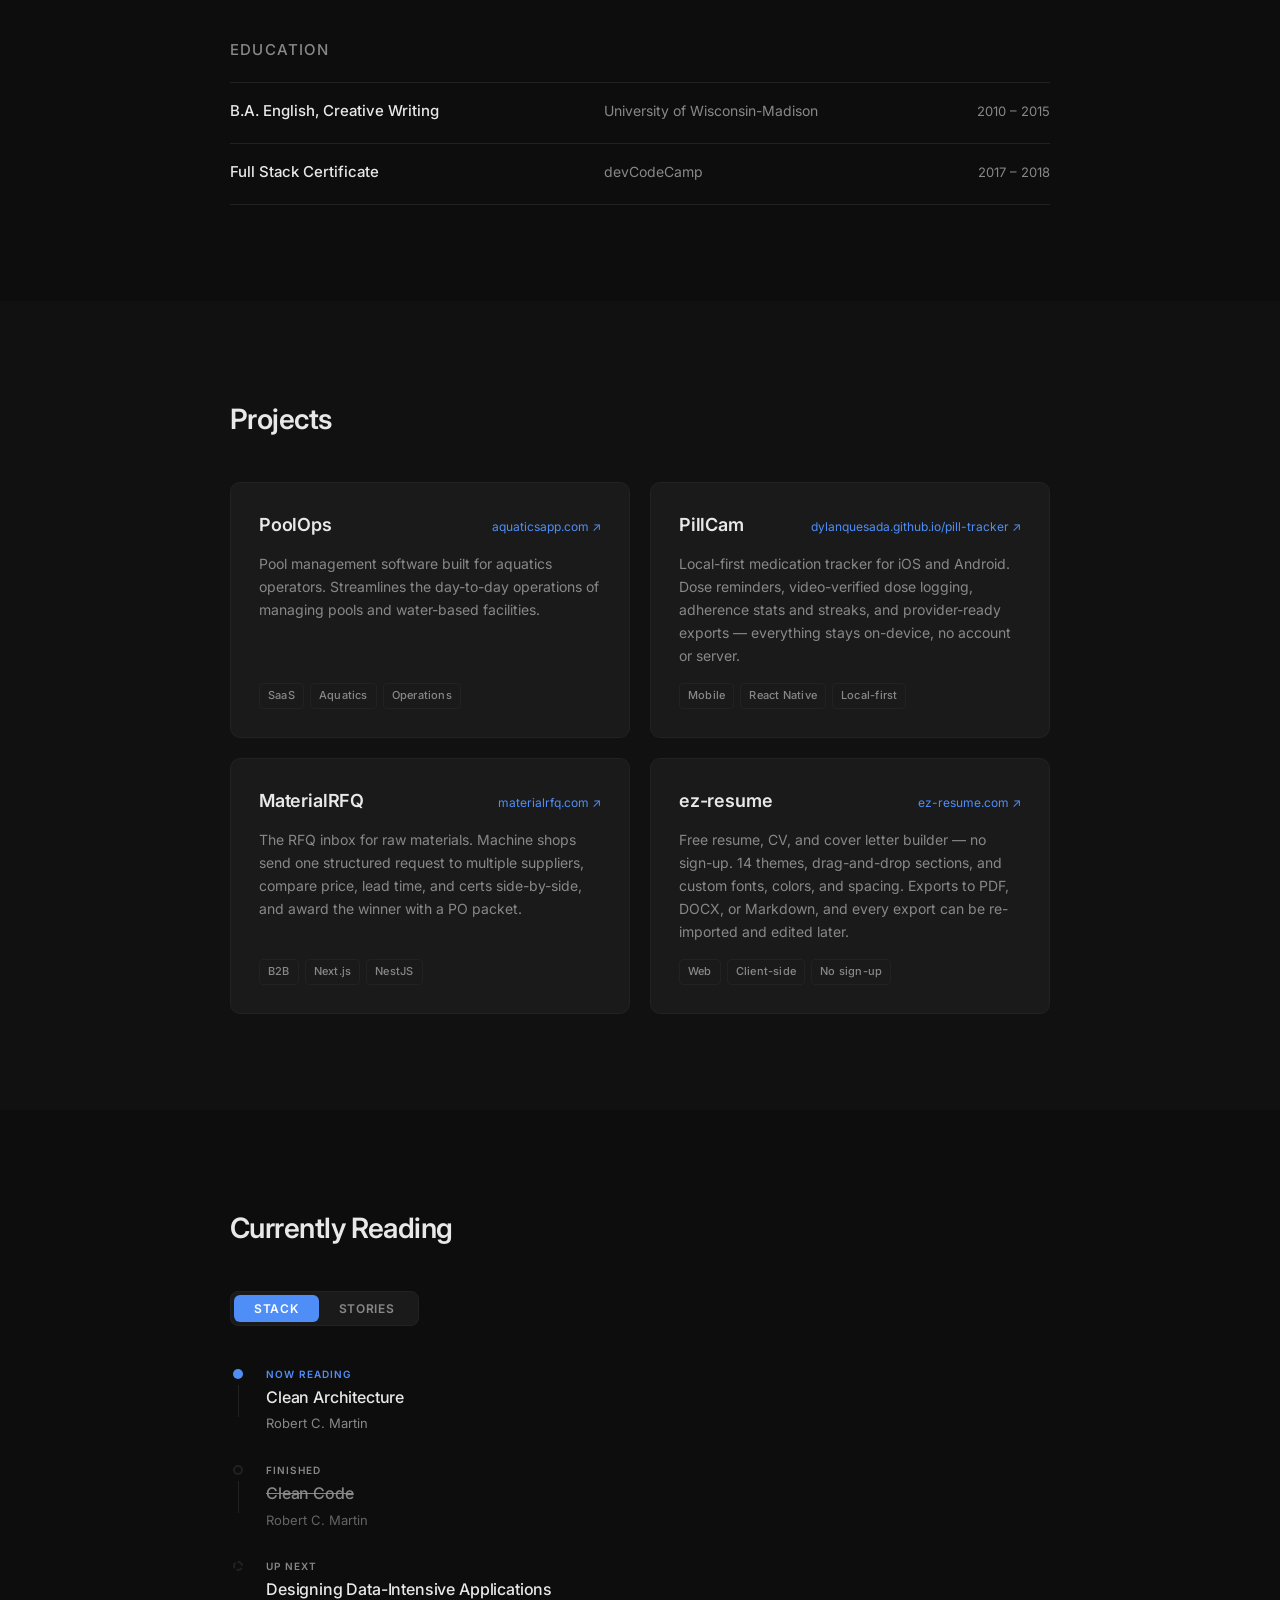
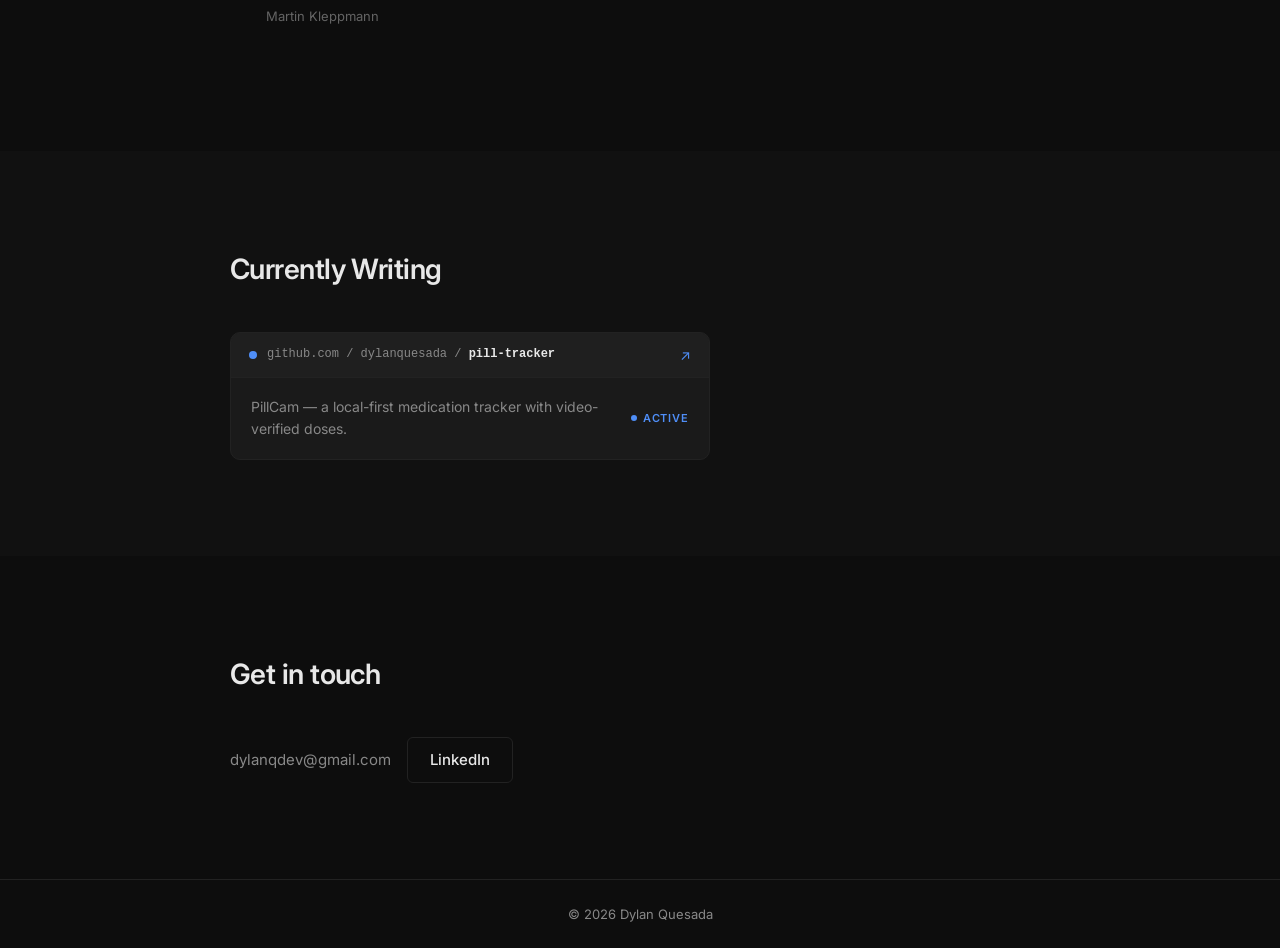
==== commit 453e68e7: "feat: add ez-resume project, link MaterialRFQ to its domain Adds ez-resume (ez-resume.com) to the pr" ====
--- a/index.html
+++ b/index.html
@@ -131,16 +131,29 @@
             </div>
           </a>
 
-          <a class="project-card" href="https://dylanquesada.github.io/MaterialRFQ/" target="_blank" rel="noopener">
+          <a class="project-card" href="https://materialrfq.com" target="_blank" rel="noopener">
             <div class="project-header">
               <h3>MaterialRFQ</h3>
-              <span class="project-url">dylanquesada.github.io/MaterialRFQ ↗</span>
+              <span class="project-url">materialrfq.com ↗</span>
             </div>
             <p>The RFQ inbox for raw materials. Machine shops send one structured request to multiple suppliers, compare price, lead time, and certs side-by-side, and award the winner with a PO packet.</p>
             <div class="project-tags">
               <span>B2B</span>
               <span>Next.js</span>
               <span>NestJS</span>
+            </div>
+          </a>
+
+          <a class="project-card" href="https://ez-resume.com" target="_blank" rel="noopener">
+            <div class="project-header">
+              <h3>ez-resume</h3>
+              <span class="project-url">ez-resume.com ↗</span>
+            </div>
+            <p>Free resume, CV, and cover letter builder — no sign-up. 14 themes, drag-and-drop sections, and custom fonts, colors, and spacing. Exports to PDF, DOCX, or Markdown, and every export can be re-imported and edited later.</p>
+            <div class="project-tags">
+              <span>Web</span>
+              <span>Client-side</span>
+              <span>No sign-up</span>
             </div>
           </a>
 
--- a/style.css
+++ b/style.css
@@ -543,6 +543,7 @@
 
 .contact-links {
   display: flex;
+  align-items: center;
   gap: 16px;
   flex-wrap: wrap;
 }
@@ -612,98 +613,117 @@
   flex-wrap: wrap;
 }
 
+.resume-actions {
+  display: flex;
+  gap: 12px;
+  flex-wrap: wrap;
+}
+
 .resume-download {
   background: none;
-  border: 1px solid var(--accent);
-  color: var(--accent);
+  border: 1px solid var(--border);
+  color: var(--text);
   font-family: var(--font);
-  font-size: 14px;
-  font-weight: 500;
-  padding: 8px 18px;
+  font-size: 15px;
+  font-weight: 500;
+  padding: 10px 22px;
   border-radius: 6px;
   cursor: pointer;
-  transition: background 0.15s, color 0.15s;
+  transition: border-color 0.15s, color 0.15s;
 }
 
 .resume-download:hover {
-  background: var(--accent);
-  color: #fff;
-}
-
-.resume-body {
-  background: var(--surface);
-  border: 1px solid var(--border);
-  border-radius: 10px;
-  padding: 40px 44px;
-}
-
-.resume-body h2.resume-name {
-  font-size: 26px;
-  margin-bottom: 8px;
-}
-
-.resume-body h3 {
+  border-color: var(--accent);
+  color: var(--accent);
+}
+
+.resume-id {
+  display: flex;
+  flex-direction: column;
+  gap: 4px;
+  margin: 8px 0 8px;
+}
+
+.resume-name {
+  font-size: 32px;
+  font-weight: 600;
+  letter-spacing: -0.02em;
+  color: var(--text);
+  line-height: 1.2;
+}
+
+.resume-title {
+  font-size: 16px;
+  font-weight: 500;
+  color: var(--accent);
+}
+
+.resume-contact {
+  font-size: 14px;
+  color: var(--text-muted);
+}
+
+.resume-contact a {
+  color: var(--accent);
+  text-decoration: none;
+}
+
+.resume-contact a:hover {
+  color: var(--accent-hover);
+}
+
+.resume-heading {
   font-size: 15px;
   font-weight: 500;
   color: var(--text-muted);
   text-transform: uppercase;
   letter-spacing: 0.08em;
-  margin: 36px 0 14px;
-  padding-bottom: 8px;
-  border-bottom: 1px solid var(--border);
-}
-
-.resume-body h4 {
-  font-size: 16px;
-  font-weight: 600;
-  color: var(--text);
-  margin: 22px 0 2px;
-  letter-spacing: -0.01em;
-}
-
-.resume-body p {
-  font-size: 14px;
-  color: var(--text-muted);
-  line-height: 1.7;
-  margin: 4px 0;
-}
-
-.resume-body p strong {
-  color: var(--text);
-}
-
-.resume-body ul {
+  margin: 52px 0 20px;
+}
+
+.resume-summary {
+  color: var(--text-muted);
+  font-size: 15px;
+  line-height: 1.75;
+  max-width: 640px;
+}
+
+.resume-skills span {
+  font-size: 12px;
+}
+
+.resume-bullets {
   list-style: none;
-  margin: 8px 0;
-}
-
-.resume-body li {
-  font-size: 14px;
-  color: var(--text-muted);
-  line-height: 1.65;
+  margin-top: 10px;
+}
+
+.resume-bullets li {
+  font-size: 13px;
+  color: var(--text-muted);
+  line-height: 1.6;
   padding-left: 18px;
   position: relative;
-  margin-bottom: 6px;
-}
-
-.resume-body li::before {
+  margin-bottom: 7px;
+}
+
+.resume-bullets li::before {
   content: '–';
   position: absolute;
   left: 0;
   color: var(--accent);
 }
 
-.resume-body li strong {
-  color: var(--text);
-}
-
-.resume-body a {
-  color: var(--accent);
-  text-decoration: none;
-}
-
-.resume-body a:hover {
-  color: var(--accent-hover);
+.resume-bullets li strong {
+  color: var(--text);
+  font-weight: 500;
+}
+
+.resume-projects {
+  margin-top: 0;
+}
+
+.resume-projects li {
+  font-size: 14px;
 }
 
 .resume-loading,
@@ -711,9 +731,134 @@
   color: var(--text-muted);
 }
 
-@media (max-width: 600px) {
+/* Print (Download .pdf) */
+@media print {
+  :root {
+    --bg: #ffffff;
+    --bg-alt: #ffffff;
+    --surface: #ffffff;
+    --border: #dcdcdc;
+    --text: #111111;
+    --text-muted: #444444;
+    --accent: #1d4ed8;
+    --accent-hover: #1d4ed8;
+  }
+
+  @page {
+    size: letter;
+    margin: 0.45in;
+  }
+
+  body {
+    background: #ffffff;
+  }
+
+  header,
+  footer,
+  .resume-header {
+    display: none;
+  }
+
+  .section {
+    padding: 0;
+  }
+
+  .container {
+    max-width: none;
+  }
+
   .resume-body {
-    padding: 28px 20px;
+    border: 1px solid #dcdcdc;
+    border-radius: 8px;
+    padding: 26px 30px;
+    -webkit-box-decoration-break: clone;
+    box-decoration-break: clone;
+  }
+
+  .resume-id {
+    margin: 0 0 2px;
+    gap: 2px;
+  }
+
+  .resume-name {
+    font-size: 24px;
+  }
+
+  .resume-title {
+    font-size: 13px;
+  }
+
+  .resume-contact {
+    font-size: 11px;
+  }
+
+  .resume-heading {
+    font-size: 11px;
+    margin: 18px 0 10px;
+  }
+
+  .resume-summary {
+    font-size: 11.5px;
+    line-height: 1.55;
+    max-width: none;
+  }
+
+  .project-tags {
+    gap: 4px;
+  }
+
+  .resume-skills span {
+    font-size: 9.5px;
+    padding: 2px 7px;
+    border-color: #dcdcdc;
+    color: #444444;
+  }
+
+  .exp-item {
+    padding: 10px 0;
+    gap: 2px 12px;
+    break-inside: avoid;
+  }
+
+  .exp-role {
+    font-size: 12.5px;
+  }
+
+  .exp-company {
+    font-size: 11.5px;
+  }
+
+  .exp-date {
+    font-size: 11px;
+  }
+
+  .resume-bullets {
+    margin-top: 6px;
+  }
+
+  .resume-bullets li {
+    font-size: 11px;
+    line-height: 1.5;
+    margin-bottom: 4px;
+    padding-left: 14px;
+  }
+
+  .resume-projects li {
+    font-size: 11.5px;
+  }
+
+  .resume-body a {
+    text-decoration: none;
+  }
+
+  /* Show the actual profile URL instead of "LinkedIn" in the PDF */
+  .resume-linkedin {
+    font-size: 0;
+  }
+
+  .resume-linkedin::after {
+    content: attr(data-print);
+    font-size: 11px;
   }
 }
 
